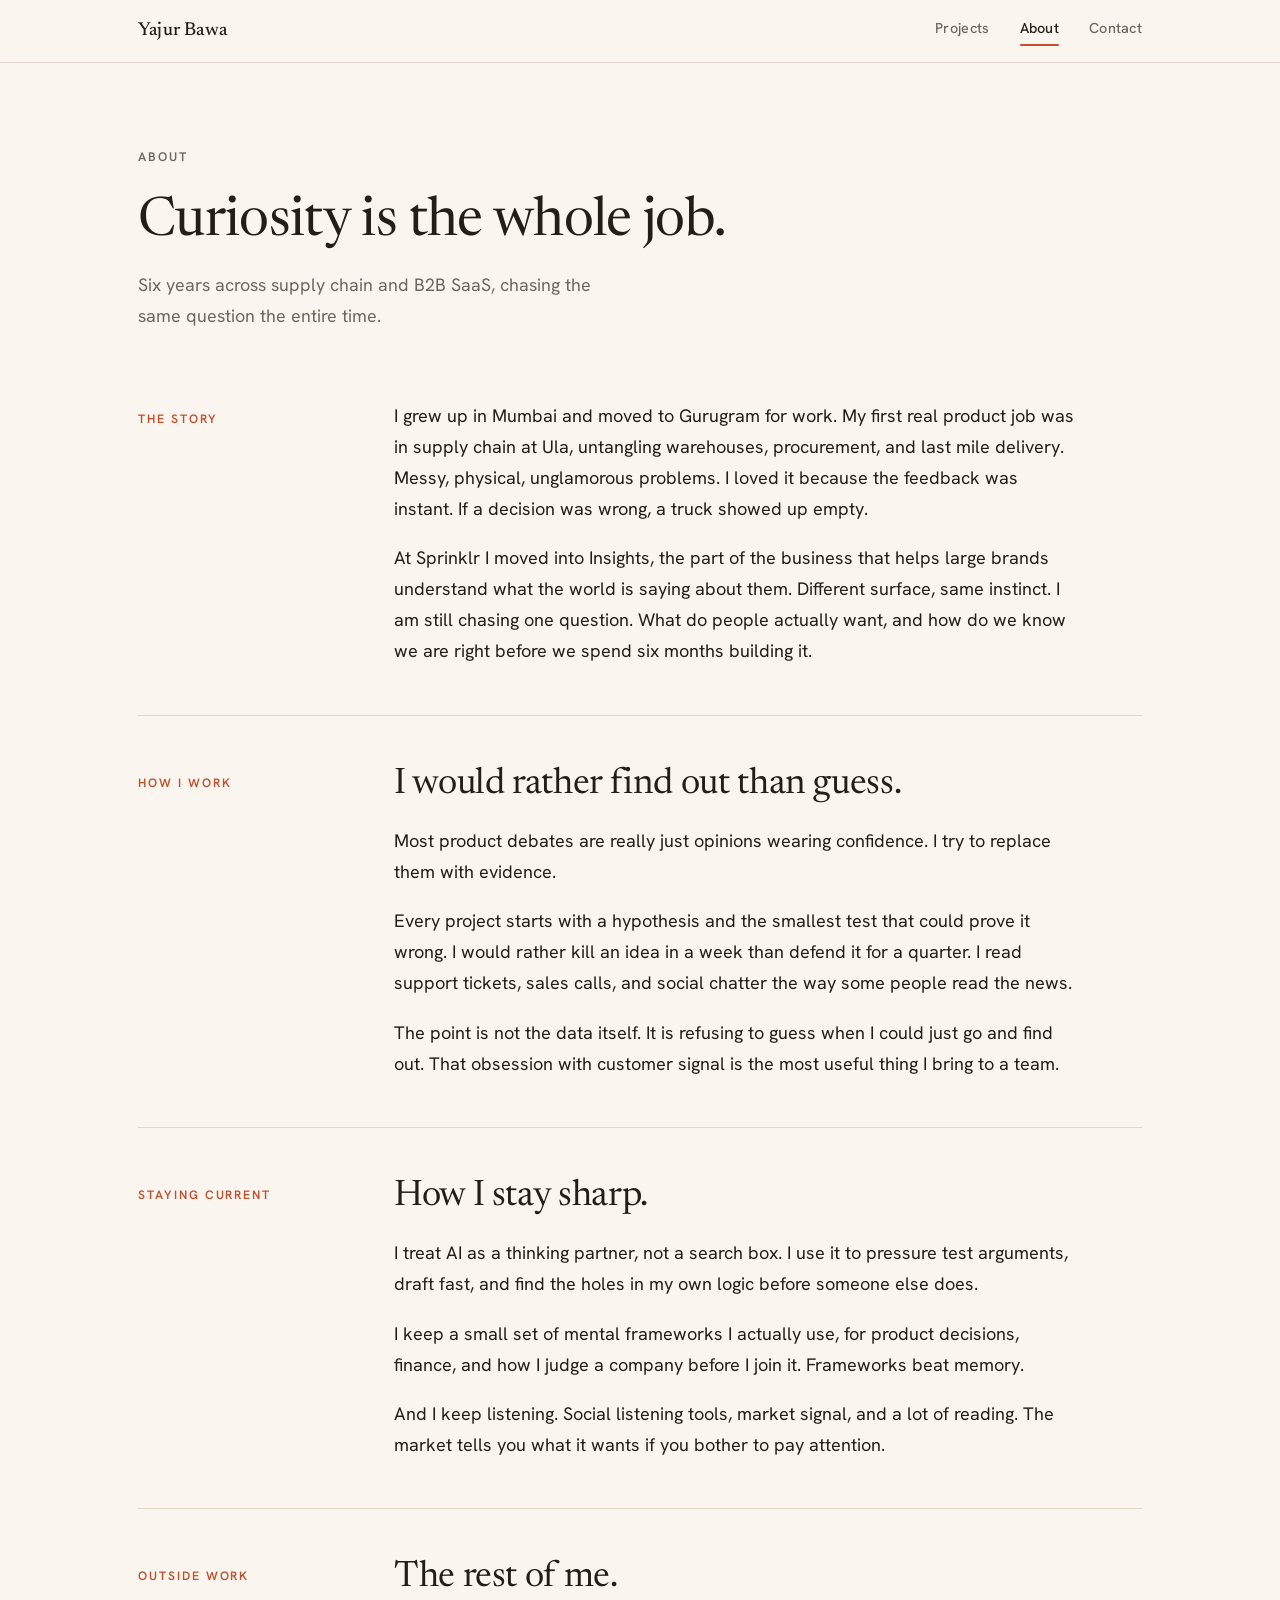
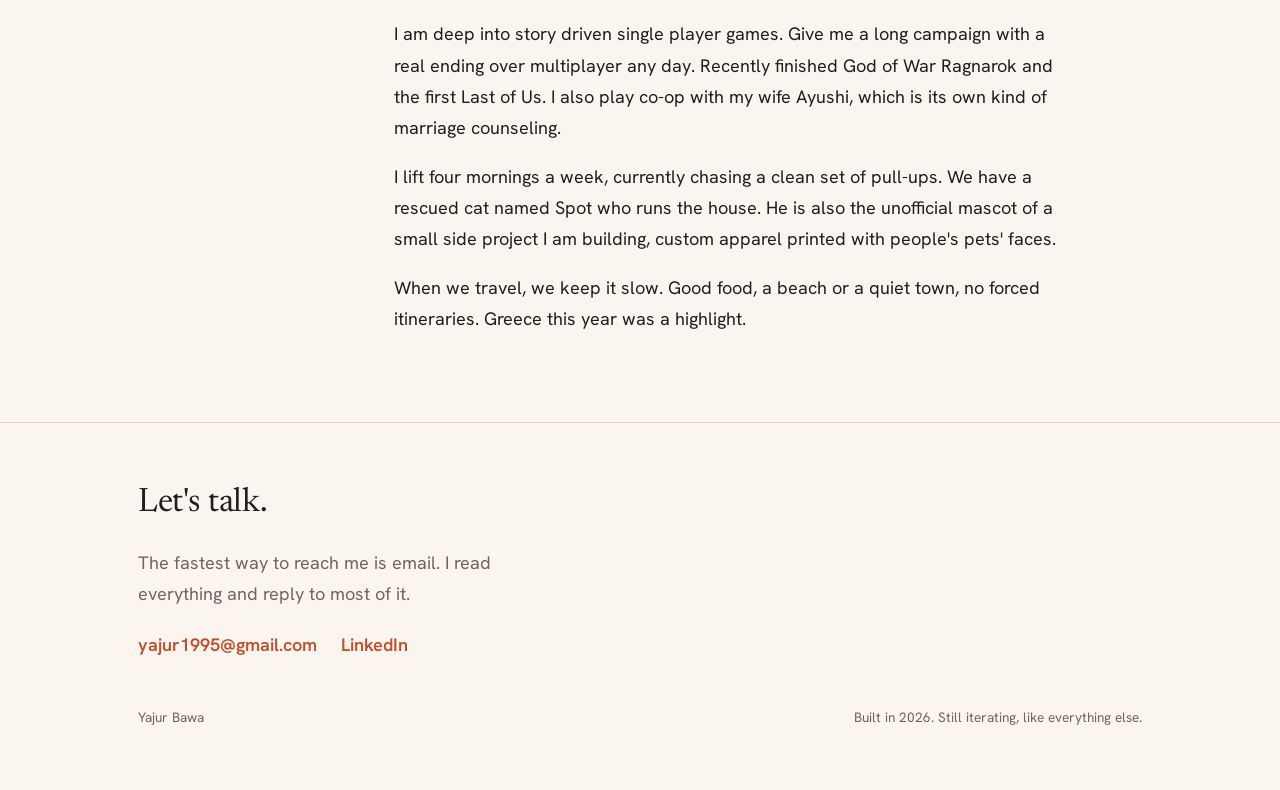
==== about.html @ d6772559 "Add files via upload" ====
<!DOCTYPE html>
<html lang="en">
<head>
<meta charset="UTF-8">
<meta name="viewport" content="width=device-width, initial-scale=1.0">
<title>About — Yajur Bawa</title>
<meta name="description" content="The story behind Yajur Bawa: how he works, how he stays current, and life outside work.">
<link rel="preconnect" href="https://fonts.googleapis.com">
<link rel="preconnect" href="https://fonts.gstatic.com" crossorigin>
<link href="https://fonts.googleapis.com/css2?family=Newsreader:ital,opsz,wght@0,6..72,400;0,6..72,500;1,6..72,400;1,6..72,500&family=Hanken+Grotesk:wght@400;500;600&display=swap" rel="stylesheet">
<link rel="stylesheet" href="style.css">
</head>
<body>

<header class="topbar">
  <div class="container topbar-inner">
    <a class="brand" href="index.html">Yajur Bawa</a>
    <nav class="navlinks">
      <a href="projects.html">Projects</a>
      <a href="about.html" class="active">About</a>
      <a href="#contact">Contact</a>
    </nav>
  </div>
</header>

<main>

  <section class="page-head">
    <div class="container">
      <p class="eyebrow">About</p>
      <h1>Curiosity is the whole job.</h1>
      <p class="intro">Six years across supply chain and B2B SaaS, chasing the same question the entire time.</p>
    </div>
  </section>

  <section class="block">
    <div class="container">
      <div class="block-grid reveal">
        <div class="block-label">The story</div>
        <div class="block-body">
          <p>I grew up in Mumbai and moved to Gurugram for work. My first real product job was in supply chain at Ula, untangling warehouses, procurement, and last mile delivery. Messy, physical, unglamorous problems. I loved it because the feedback was instant. If a decision was wrong, a truck showed up empty.</p>
          <p>At Sprinklr I moved into Insights, the part of the business that helps large brands understand what the world is saying about them. Different surface, same instinct. I am still chasing one question. What do people actually want, and how do we know we are right before we spend six months building it.</p>
        </div>
      </div>
    </div>
  </section>

  <div class="container"><hr class="divider"></div>

  <section class="block">
    <div class="container">
      <div class="block-grid reveal">
        <div class="block-label">How I work</div>
        <div class="block-body">
          <h2>I would rather find out than guess.</h2>
          <p>Most product debates are really just opinions wearing confidence. I try to replace them with evidence.</p>
          <p>Every project starts with a hypothesis and the smallest test that could prove it wrong. I would rather kill an idea in a week than defend it for a quarter. I read support tickets, sales calls, and social chatter the way some people read the news.</p>
          <p>The point is not the data itself. It is refusing to guess when I could just go and find out. That obsession with customer signal is the most useful thing I bring to a team.</p>
        </div>
      </div>
    </div>
  </section>

  <div class="container"><hr class="divider"></div>

  <section class="block">
    <div class="container">
      <div class="block-grid reveal">
        <div class="block-label">Staying current</div>
        <div class="block-body">
          <h2>How I stay sharp.</h2>
          <p>I treat AI as a thinking partner, not a search box. I use it to pressure test arguments, draft fast, and find the holes in my own logic before someone else does.</p>
          <p>I keep a small set of mental frameworks I actually use, for product decisions, finance, and how I judge a company before I join it. Frameworks beat memory.</p>
          <p>And I keep listening. Social listening tools, market signal, and a lot of reading. The market tells you what it wants if you bother to pay attention.</p>
        </div>
      </div>
    </div>
  </section>

  <div class="container"><hr class="divider"></div>

  <section class="block">
    <div class="container">
      <div class="block-grid reveal">
        <div class="block-label">Outside work</div>
        <div class="block-body">
          <h2>The rest of me.</h2>
          <p>I am deep into story driven single player games. Give me a long campaign with a real ending over multiplayer any day. Recently finished God of War Ragnarok and the first Last of Us. I also play co-op with my wife Ayushi, which is its own kind of marriage counseling.</p>
          <p>I lift four mornings a week, currently chasing a clean set of pull-ups. We have a rescued cat named Spot who runs the house. He is also the unofficial mascot of a small side project I am building, custom apparel printed with people's pets' faces.</p>
          <p>When we travel, we keep it slow. Good food, a beach or a quiet town, no forced itineraries. Greece this year was a highlight.</p>
        </div>
      </div>
    </div>
  </section>

</main>

<footer class="footer" id="contact">
  <div class="container">
    <h2>Let's talk.</h2>
    <p>The fastest way to reach me is email. I read everything and reply to most of it.</p>
    <div class="footer-links">
      <a href="mailto:yajur1995@gmail.com">yajur1995@gmail.com</a>
      <a href="https://www.linkedin.com/in/yajur-bawa" target="_blank" rel="noopener">LinkedIn</a>
    </div>
    <div class="footer-base">
      <span>Yajur Bawa</span>
      <span>Built in 2026. Still iterating, like everything else.</span>
    </div>
  </div>
</footer>

<script src="app.js"></script>
</body>
</html>
---- style.css ----
/* ===========================================================
   Yajur Bawa — shared styles
   Warm, minimal, editorial. Desktop + mobile.
   =========================================================== */

:root{
  --paper:#FAF6EF;
  --ink:#221F1B;
  --taupe:#6E665C;
  --ember:#C24E2C;
  --surface:#F1E9DC;
  --line:#E4D9C9;
  --container:1100px;
  --measure:680px;
}

*{box-sizing:border-box;margin:0;padding:0}
html{scroll-behavior:smooth}

body{
  background:var(--paper);
  color:var(--ink);
  font-family:"Hanken Grotesk",system-ui,sans-serif;
  font-size:clamp(1.02rem,0.99rem + 0.18vw,1.13rem);
  line-height:1.72;
  -webkit-font-smoothing:antialiased;
  text-rendering:optimizeLegibility;
}

.container{
  max-width:var(--container);
  margin:0 auto;
  padding:0 48px;
}
@media(max-width:680px){ .container{padding:0 24px} }

a{color:var(--ember);text-decoration:none}
a:hover{text-decoration:underline;text-underline-offset:3px}
a:focus-visible{outline:2px solid var(--ember);outline-offset:3px;border-radius:2px}

/* ---------- top bar ---------- */
.topbar{
  position:sticky;top:0;z-index:20;
  background:color-mix(in srgb, var(--paper) 86%, transparent);
  backdrop-filter:blur(8px);
  border-bottom:1px solid var(--line);
}
.topbar-inner{
  display:flex;align-items:center;justify-content:space-between;
  height:62px;
}
.brand{
  font-family:"Newsreader",Georgia,serif;
  font-size:1.18rem;font-weight:500;color:var(--ink);letter-spacing:0.01em;
}
.brand:hover{text-decoration:none;color:var(--ember)}
.navlinks{display:flex;gap:30px}
.navlinks a{
  color:var(--taupe);font-size:0.9rem;font-weight:500;letter-spacing:0.02em;
}
.navlinks a:hover{color:var(--ink);text-decoration:none}
.navlinks a.active{color:var(--ink)}
.navlinks a.active::after{
  content:"";display:block;height:2px;background:var(--ember);
  margin-top:3px;border-radius:2px;
}
@media(max-width:680px){
  .navlinks{gap:18px}
  .navlinks a{font-size:0.83rem}
  .brand{font-size:1.05rem}
}

/* ---------- hero ---------- */
.hero{padding:96px 0 56px}
.eyebrow{
  font-size:0.78rem;font-weight:600;text-transform:uppercase;
  letter-spacing:0.16em;color:var(--taupe);margin-bottom:26px;
}
.hero h1{
  font-family:"Newsreader",Georgia,serif;font-weight:400;
  font-size:clamp(2.7rem,1.9rem + 3.8vw,4.8rem);
  line-height:1.02;letter-spacing:-0.015em;
  max-width:14ch;margin-bottom:40px;
}
.hero h1 em{font-style:italic;color:var(--ember)}
.hero-grid{
  display:grid;grid-template-columns:1fr 1fr;gap:60px;align-items:start;
}
.hero-lead{
  font-size:clamp(1.14rem,1.05rem + 0.4vw,1.34rem);max-width:36ch;
}
.herolinks{display:flex;gap:20px;flex-wrap:wrap;margin-top:26px;font-weight:600;font-size:0.98rem}
@media(max-width:820px){
  .hero{padding:64px 0 44px}
  .hero-grid{grid-template-columns:1fr;gap:34px}
}

/* ---------- field note (signature) ---------- */
.note{
  font-family:"Newsreader",Georgia,serif;font-style:italic;
  font-size:1.1rem;line-height:1.6;color:var(--taupe);
  border-left:2px solid var(--ember);padding-left:22px;max-width:44ch;
}

/* ---------- page header (sub pages) ---------- */
.page-head{padding:84px 0 20px}
.page-head h1{
  font-family:"Newsreader",Georgia,serif;font-weight:400;
  font-size:clamp(2.3rem,1.8rem + 2vw,3.4rem);
  line-height:1.06;letter-spacing:-0.012em;margin-bottom:18px;
}
.page-head .intro{color:var(--taupe);max-width:46ch;font-size:1.12rem}
@media(max-width:820px){ .page-head{padding:54px 0 16px} }

/* ---------- editorial block (label rail + body) ---------- */
.block{padding:48px 0}
.block-grid{
  display:grid;grid-template-columns:200px minmax(0,var(--measure));
  gap:56px;justify-content:start;
}
.block-label{
  font-size:0.76rem;font-weight:600;text-transform:uppercase;
  letter-spacing:0.16em;color:var(--ember);padding-top:9px;
}
.block-body h2{
  font-family:"Newsreader",Georgia,serif;font-weight:400;
  font-size:clamp(1.7rem,1.4rem + 1.1vw,2.3rem);
  line-height:1.14;letter-spacing:-0.01em;margin-bottom:20px;
}
.block-body p + p{margin-top:18px}
.block-body .soft{color:var(--taupe)}
@media(max-width:820px){
  .block{padding:34px 0}
  .block-grid{grid-template-columns:1fr;gap:14px}
  .block-label{padding-top:0}
}

.divider{height:1px;background:var(--line);border:0}

/* ---------- at a glance (home) ---------- */
.glance{
  display:grid;grid-template-columns:repeat(3,1fr);gap:48px;
  padding:18px 0 8px;
}
.glance-item h3{
  font-family:"Newsreader",Georgia,serif;font-weight:500;font-style:italic;
  font-size:1.3rem;margin-bottom:10px;
}
.glance-item p{color:var(--taupe);font-size:0.98rem}
@media(max-width:820px){
  .glance{grid-template-columns:1fr;gap:30px}
}

/* ---------- selected work CTA strip ---------- */
.cta-strip{
  display:flex;align-items:baseline;justify-content:space-between;
  gap:20px;flex-wrap:wrap;padding:8px 0;
}
.cta-strip h2{
  font-family:"Newsreader",Georgia,serif;font-weight:400;
  font-size:clamp(1.7rem,1.4rem + 1.1vw,2.3rem);letter-spacing:-0.01em;
}
.cta-strip a{font-weight:600;font-size:1.02rem}

/* ---------- projects grid ---------- */
.proj-grid{
  display:grid;grid-template-columns:repeat(3,1fr);gap:24px;
  padding:8px 0 12px;
}
.proj-card{
  display:flex;flex-direction:column;gap:12px;
  padding:28px 26px;border:1px solid var(--line);border-radius:10px;
  background:var(--paper);color:var(--ink);
  transition:border-color .25s ease, transform .25s ease, box-shadow .25s ease;
  height:100%;
}
.proj-card:hover{
  text-decoration:none;border-color:var(--ember);
  transform:translateY(-3px);
  box-shadow:0 10px 28px -16px rgba(75,45,30,0.35);
}
.proj-tag{
  font-size:0.72rem;font-weight:600;text-transform:uppercase;
  letter-spacing:0.14em;color:var(--ember);
}
.proj-title{
  font-family:"Newsreader",Georgia,serif;font-weight:400;
  font-size:1.5rem;line-height:1.1;letter-spacing:-0.01em;
}
.proj-blurb{color:var(--taupe);font-size:0.98rem;flex-grow:1}
.proj-cta{font-weight:600;color:var(--ember);font-size:0.95rem;margin-top:6px}
@media(max-width:900px){ .proj-grid{grid-template-columns:repeat(2,1fr)} }
@media(max-width:600px){ .proj-grid{grid-template-columns:1fr} }

/* ---------- project detail ---------- */
.back{
  display:inline-block;font-size:0.9rem;font-weight:600;
  color:var(--taupe);margin-bottom:30px;
}
.back:hover{color:var(--ember);text-decoration:none}
.detail-head{padding:80px 0 16px}
.detail-head .eyebrow{margin-bottom:18px}
.detail-head h1{
  font-family:"Newsreader",Georgia,serif;font-weight:400;
  font-size:clamp(2.3rem,1.8rem + 2vw,3.4rem);
  line-height:1.06;letter-spacing:-0.012em;margin-bottom:16px;
}
.detail-head .tagline{color:var(--taupe);max-width:48ch;font-size:1.14rem}
@media(max-width:820px){ .detail-head{padding:48px 0 12px} }

.placeholder{
  color:var(--taupe);font-style:italic;
}

.proj-nav{
  display:flex;justify-content:space-between;gap:16px;flex-wrap:wrap;
  padding:36px 0 8px;font-weight:600;
}

/* ---------- footer / contact ---------- */
.footer{
  border-top:1px solid var(--line);
  margin-top:40px;padding:52px 0 60px;
}
.footer h2{
  font-family:"Newsreader",Georgia,serif;font-weight:400;
  font-size:clamp(1.6rem,1.4rem + 1vw,2.1rem);
  letter-spacing:-0.01em;margin-bottom:14px;
}
.footer p{color:var(--taupe);max-width:44ch;margin-bottom:20px}
.footer-links{display:flex;gap:24px;flex-wrap:wrap;font-weight:600}
.footer-base{
  display:flex;justify-content:space-between;flex-wrap:wrap;gap:10px;
  margin-top:46px;color:var(--taupe);font-size:0.85rem;
}

/* ---------- motion ---------- */
.reveal{opacity:0;transform:translateY(14px);transition:opacity .6s ease,transform .6s ease}
.reveal.in{opacity:1;transform:none}
@media(prefers-reduced-motion:reduce){
  .reveal{opacity:1;transform:none;transition:none}
  html{scroll-behavior:auto}
}
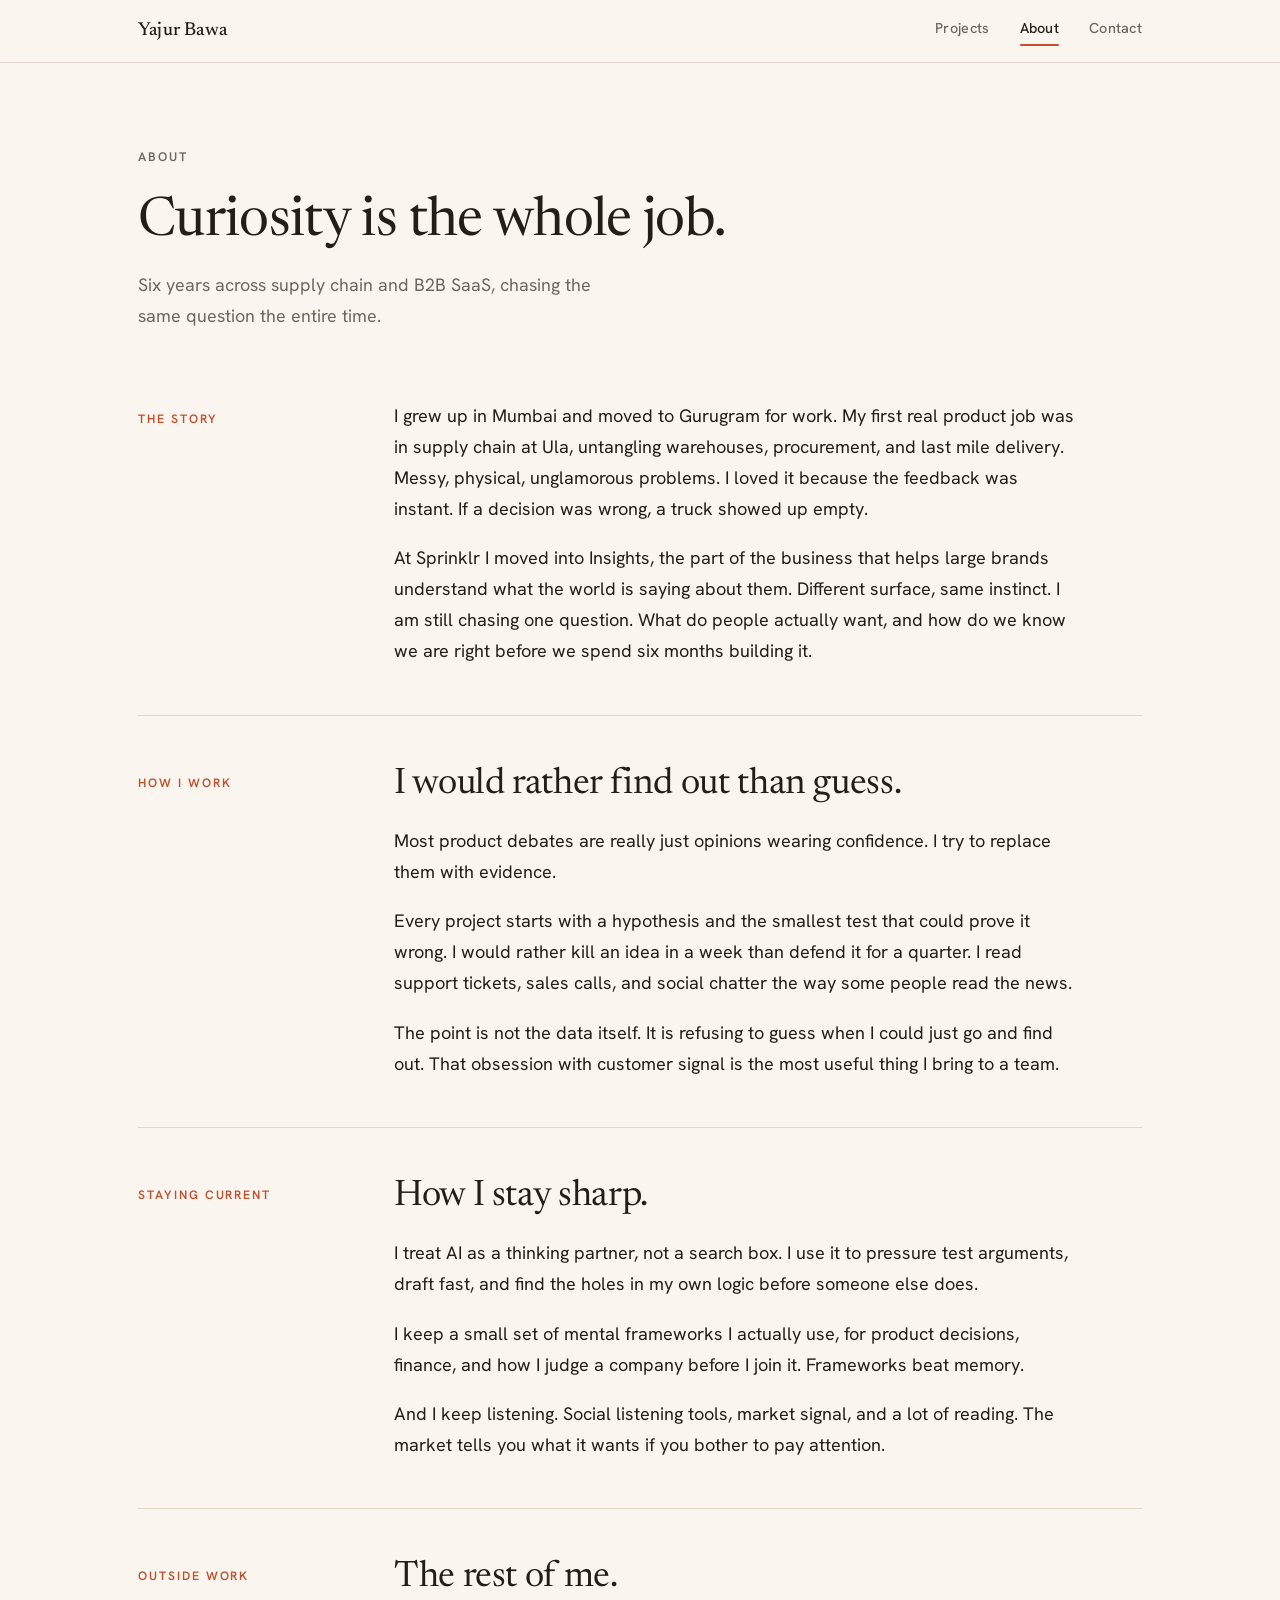
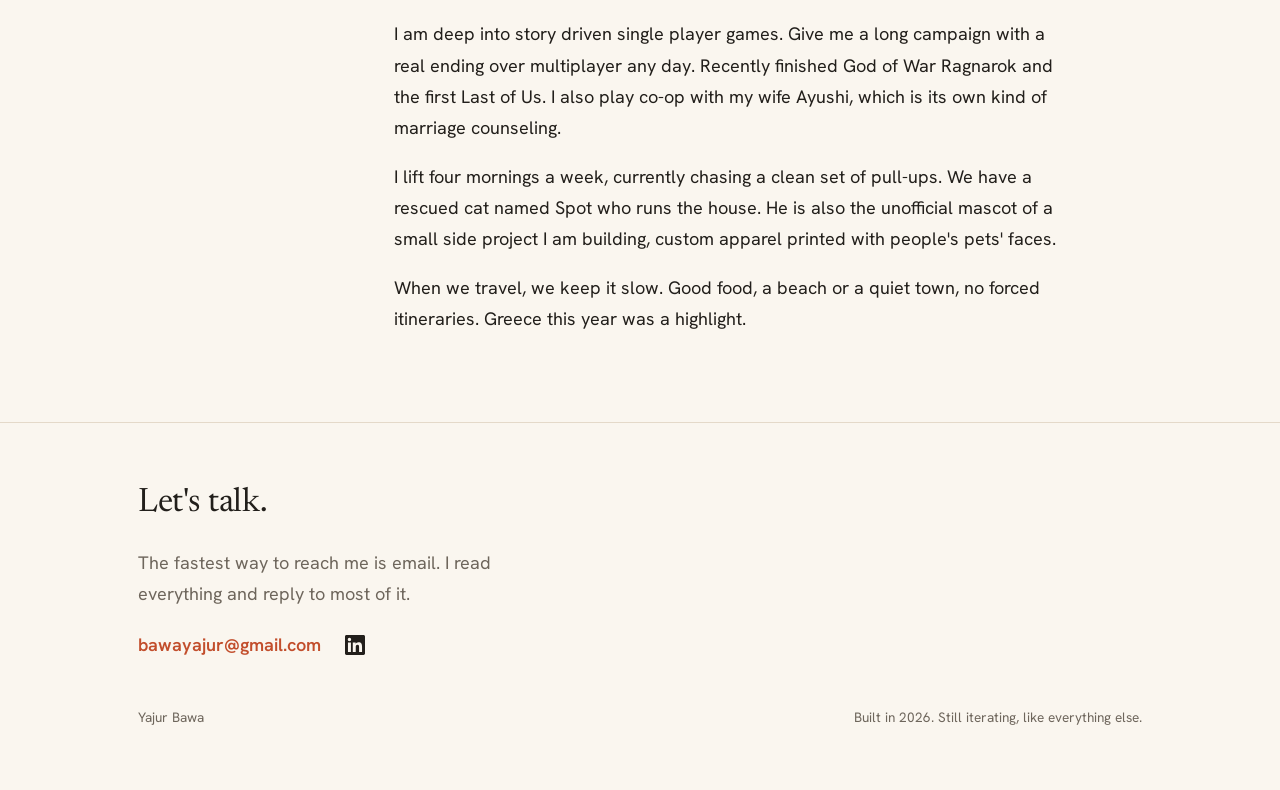
==== commit 37720c49: "Add files via upload" ====
--- a/about.html
+++ b/about.html
@@ -100,8 +100,8 @@
     <h2>Let's talk.</h2>
     <p>The fastest way to reach me is email. I read everything and reply to most of it.</p>
     <div class="footer-links">
-      <a href="mailto:yajur1995@gmail.com">yajur1995@gmail.com</a>
-      <a href="https://www.linkedin.com/in/yajur-bawa" target="_blank" rel="noopener">LinkedIn</a>
+      <a href="mailto:bawayajur@gmail.com">bawayajur@gmail.com</a>
+      <a href="https://www.linkedin.com/in/yajur-bawa" target="_blank" rel="noopener" aria-label="LinkedIn" style="display:inline-flex;align-items:center;color:inherit"><svg xmlns="http://www.w3.org/2000/svg" width="20" height="20" viewBox="0 0 24 24" fill="currentColor" aria-hidden="true"><path d="M20.447 20.452h-3.554v-5.569c0-1.328-.027-3.037-1.852-3.037-1.853 0-2.136 1.445-2.136 2.939v5.667H9.351V9h3.414v1.561h.046c.477-.9 1.637-1.85 3.37-1.85 3.601 0 4.267 2.37 4.267 5.455v6.286zM5.337 7.433a2.062 2.062 0 0 1-2.063-2.065 2.064 2.064 0 1 1 2.063 2.065zm1.782 13.019H3.555V9h3.564v11.452zM22.225 0H1.771C.792 0 0 .774 0 1.729v20.542C0 23.227.792 24 1.771 24h20.451C23.2 24 24 23.227 24 22.271V1.729C24 .774 23.2 0 22.222 0h.003z"/></svg></a>
     </div>
     <div class="footer-base">
       <span>Yajur Bawa</span>
--- a/style.css
+++ b/style.css
@@ -241,3 +241,12 @@
   .reveal{opacity:1;transform:none;transition:none}
   html{scroll-behavior:auto}
 }
+
+/* ---------- detail body lists + diagram ---------- */
+.block-body ul{margin:18px 0 8px;padding-left:22px}
+.block-body li{margin-bottom:9px;padding-left:4px}
+.block-body li:last-child{margin-bottom:0}
+.block-body li::marker{color:var(--ember)}
+.diagram{max-width:430px;margin:14px auto 4px}
+.diagram svg{width:100%;height:auto;display:block}
+.diagram-cap{text-align:center;color:var(--taupe);font-size:0.86rem;margin-top:8px}
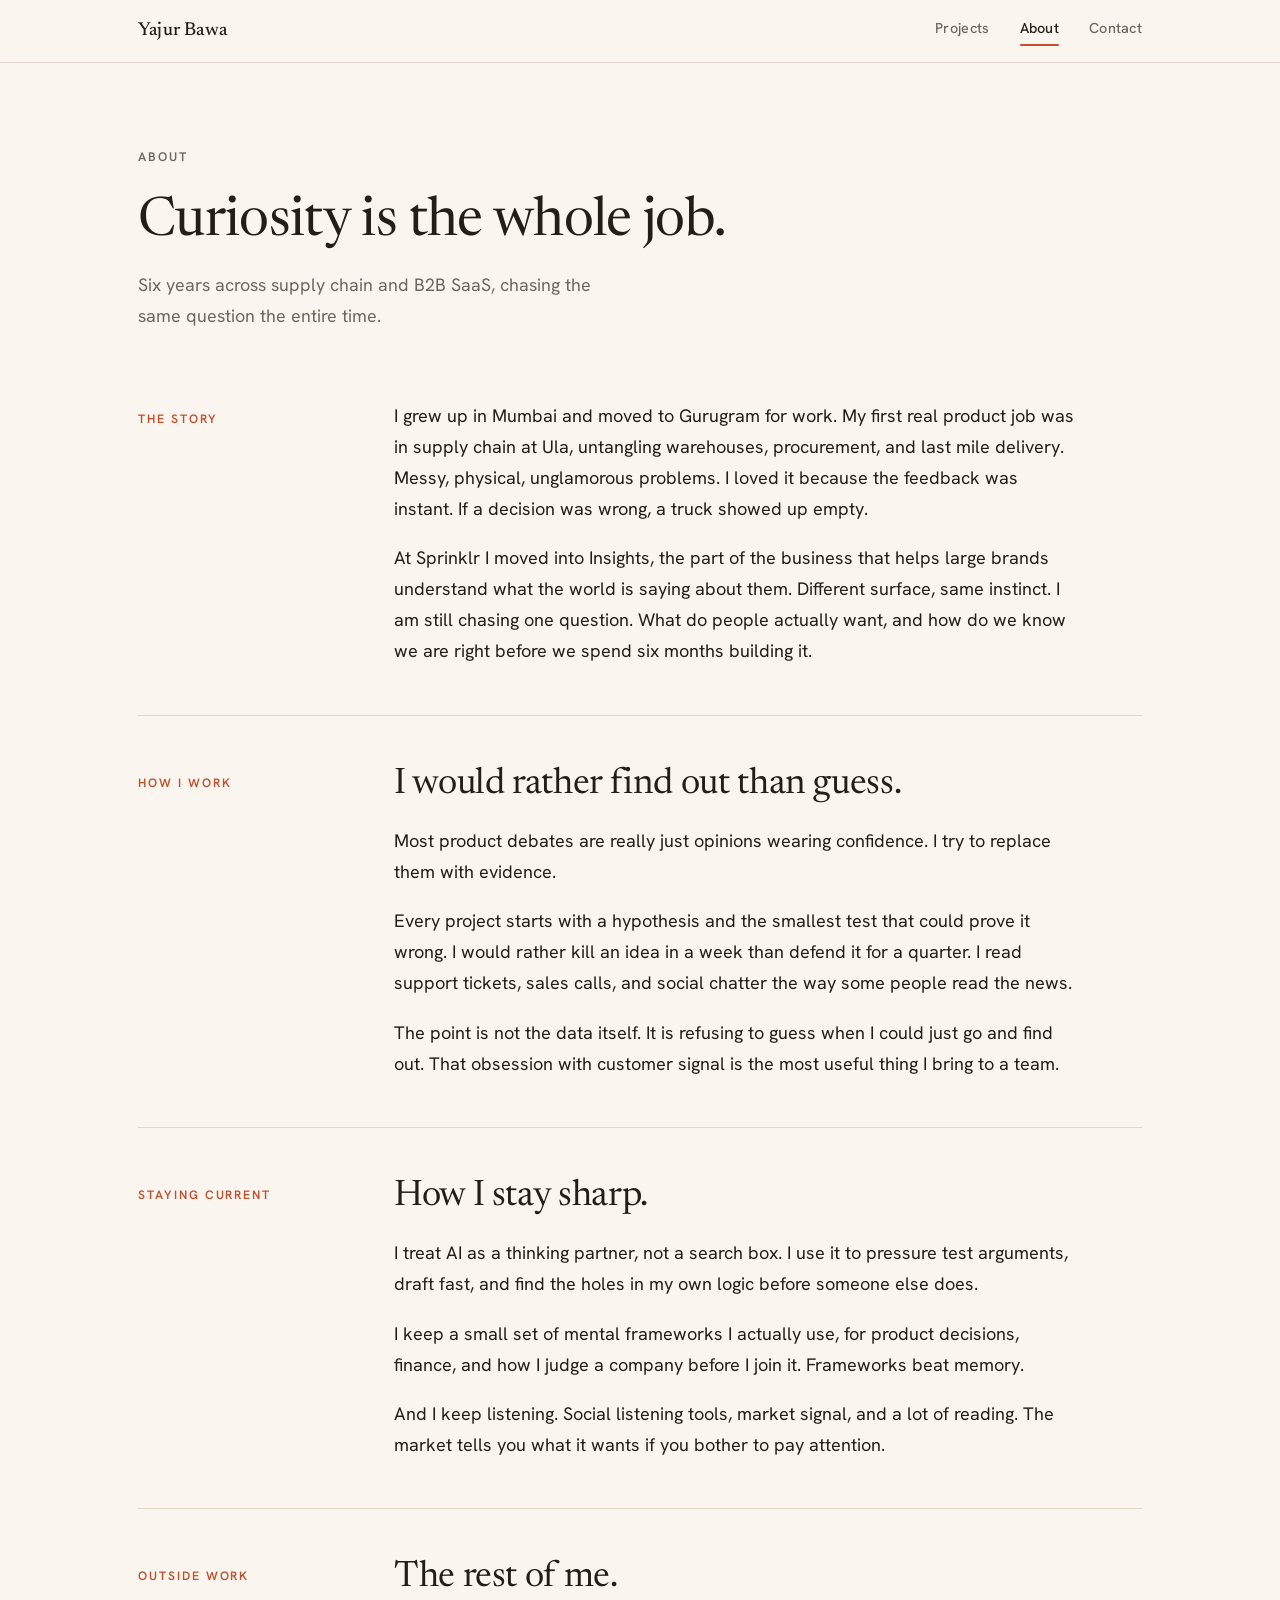
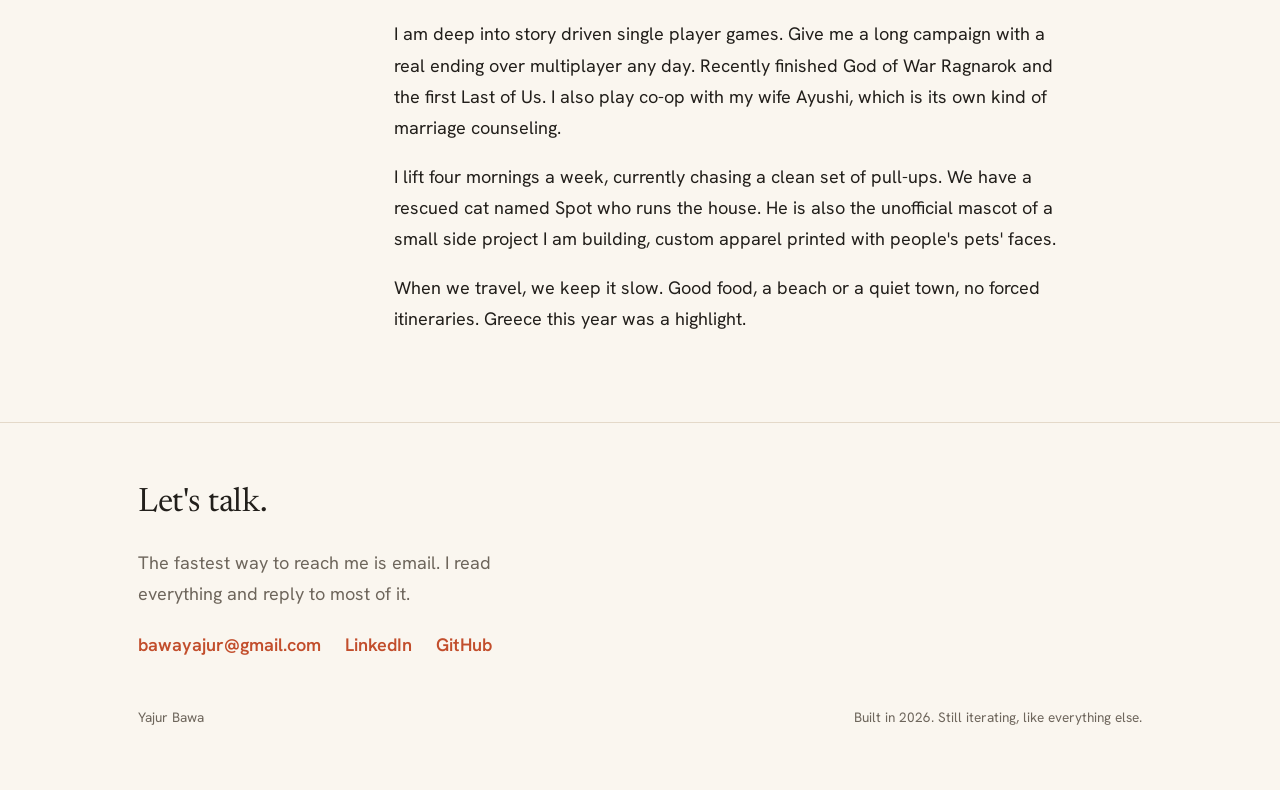
==== commit 9801fa02: "Add files via upload" ====
--- a/about.html
+++ b/about.html
@@ -101,7 +101,8 @@
     <p>The fastest way to reach me is email. I read everything and reply to most of it.</p>
     <div class="footer-links">
       <a href="mailto:bawayajur@gmail.com">bawayajur@gmail.com</a>
-      <a href="https://www.linkedin.com/in/yajur-bawa" target="_blank" rel="noopener" aria-label="LinkedIn" style="display:inline-flex;align-items:center;color:inherit"><svg xmlns="http://www.w3.org/2000/svg" width="20" height="20" viewBox="0 0 24 24" fill="currentColor" aria-hidden="true"><path d="M20.447 20.452h-3.554v-5.569c0-1.328-.027-3.037-1.852-3.037-1.853 0-2.136 1.445-2.136 2.939v5.667H9.351V9h3.414v1.561h.046c.477-.9 1.637-1.85 3.37-1.85 3.601 0 4.267 2.37 4.267 5.455v6.286zM5.337 7.433a2.062 2.062 0 0 1-2.063-2.065 2.064 2.064 0 1 1 2.063 2.065zm1.782 13.019H3.555V9h3.564v11.452zM22.225 0H1.771C.792 0 0 .774 0 1.729v20.542C0 23.227.792 24 1.771 24h20.451C23.2 24 24 23.227 24 22.271V1.729C24 .774 23.2 0 22.222 0h.003z"/></svg></a>
+      <a href="https://www.linkedin.com/in/yajur-bawa" target="_blank" rel="noopener">LinkedIn</a>
+      <a href="https://github.com/yaj-bot/portfolio" target="_blank" rel="noopener">GitHub</a>
     </div>
     <div class="footer-base">
       <span>Yajur Bawa</span>
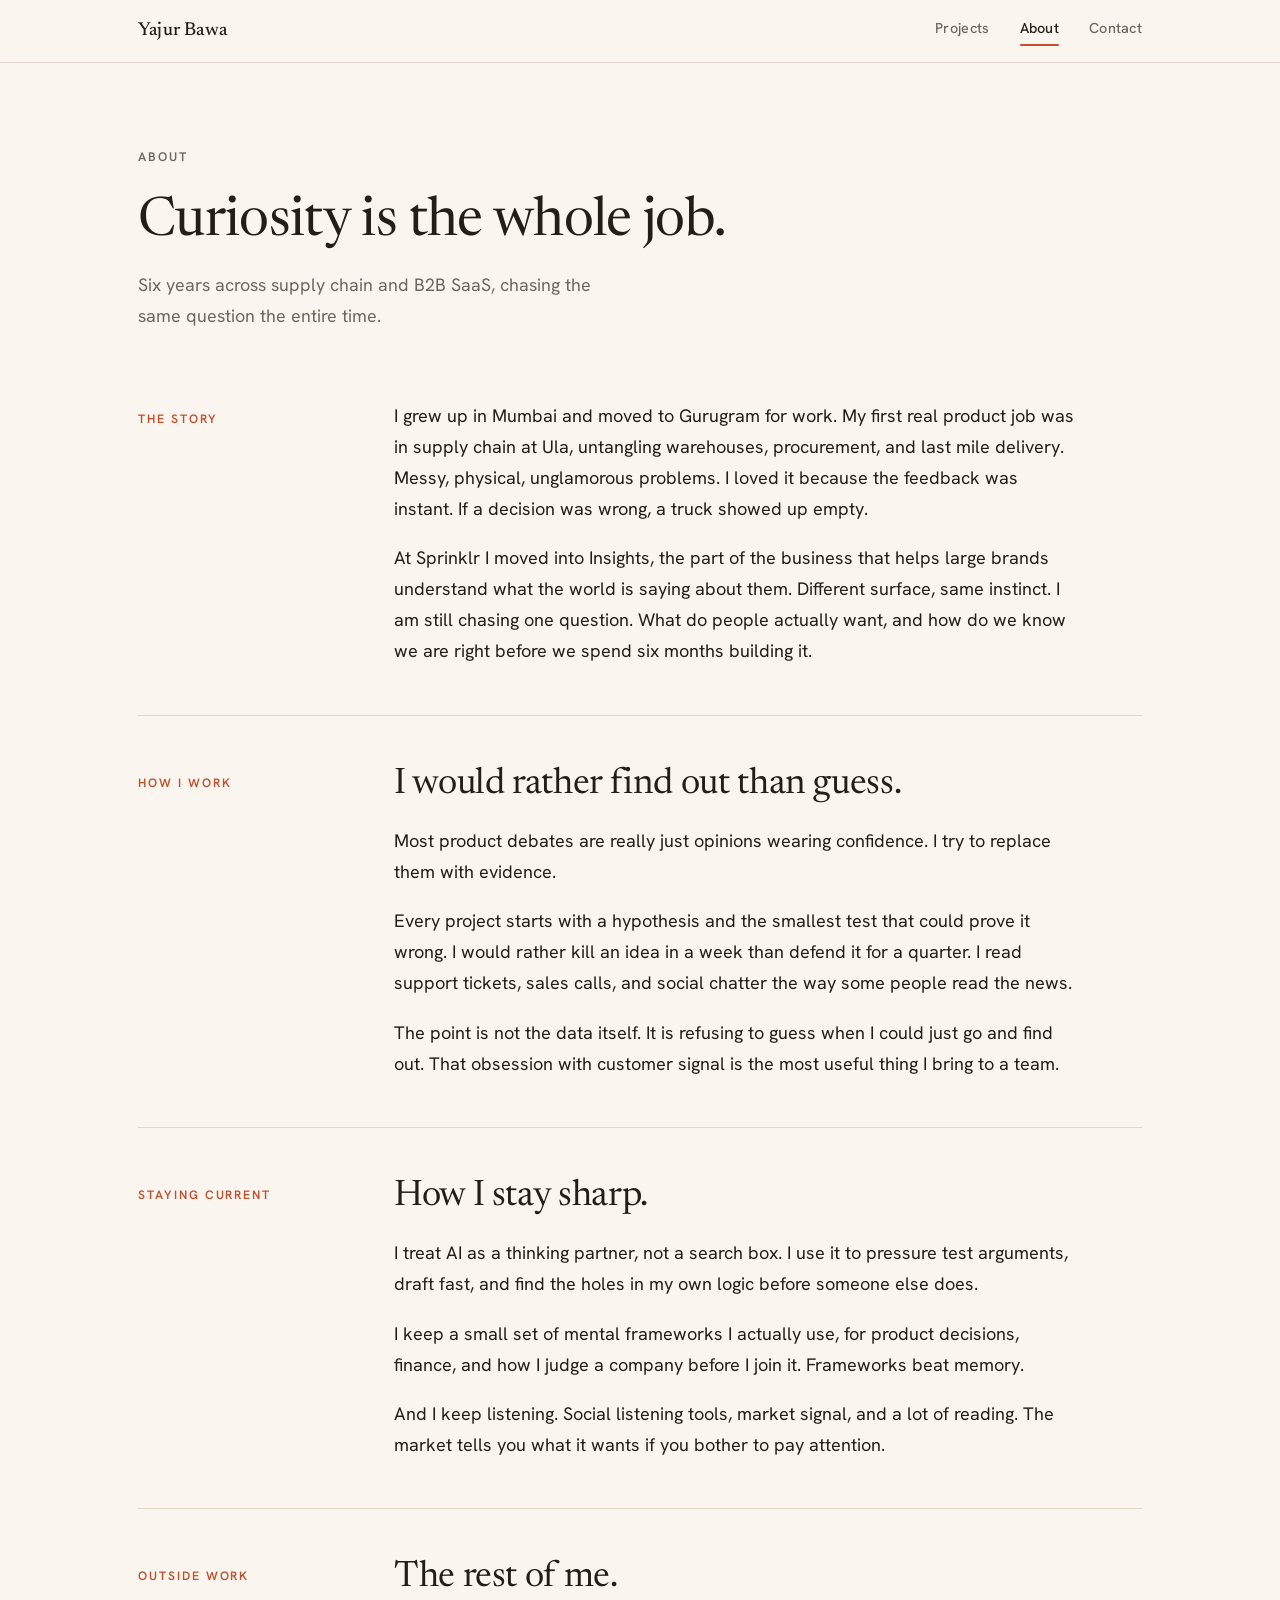
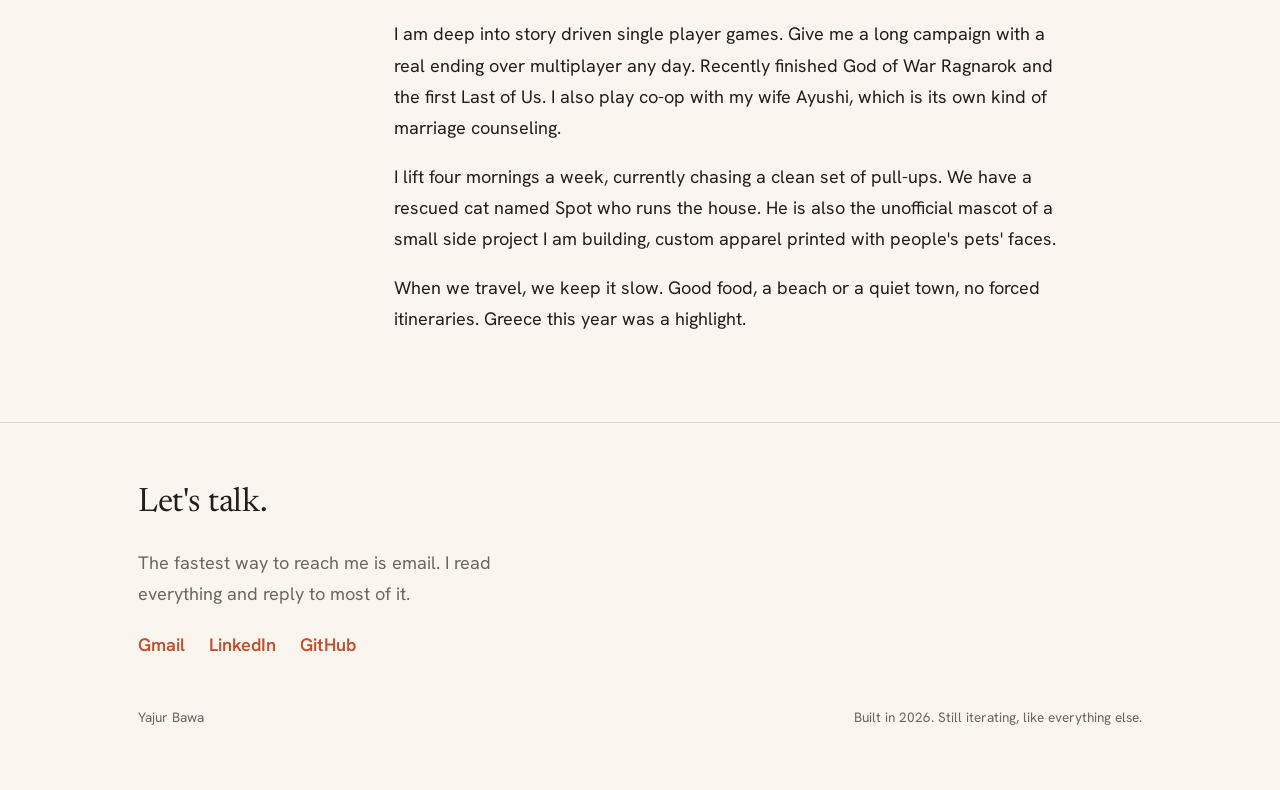
==== commit 06797c9d: "Add files via upload" ====
--- a/about.html
+++ b/about.html
@@ -3,12 +3,13 @@
 <head>
 <meta charset="UTF-8">
 <meta name="viewport" content="width=device-width, initial-scale=1.0">
-<title>About — Yajur Bawa</title>
+<title>About | Yajur Bawa</title>
 <meta name="description" content="The story behind Yajur Bawa: how he works, how he stays current, and life outside work.">
 <link rel="preconnect" href="https://fonts.googleapis.com">
 <link rel="preconnect" href="https://fonts.gstatic.com" crossorigin>
 <link href="https://fonts.googleapis.com/css2?family=Newsreader:ital,opsz,wght@0,6..72,400;0,6..72,500;1,6..72,400;1,6..72,500&family=Hanken+Grotesk:wght@400;500;600&display=swap" rel="stylesheet">
 <link rel="stylesheet" href="style.css">
+<link rel="icon" href="favicon.svg" type="image/svg+xml">
 </head>
 <body>
 
@@ -100,7 +101,7 @@
     <h2>Let's talk.</h2>
     <p>The fastest way to reach me is email. I read everything and reply to most of it.</p>
     <div class="footer-links">
-      <a href="mailto:bawayajur@gmail.com">bawayajur@gmail.com</a>
+      <a href="mailto:bawayajur@gmail.com">Gmail</a>
       <a href="https://www.linkedin.com/in/yajur-bawa" target="_blank" rel="noopener">LinkedIn</a>
       <a href="https://github.com/yaj-bot/portfolio" target="_blank" rel="noopener">GitHub</a>
     </div>
